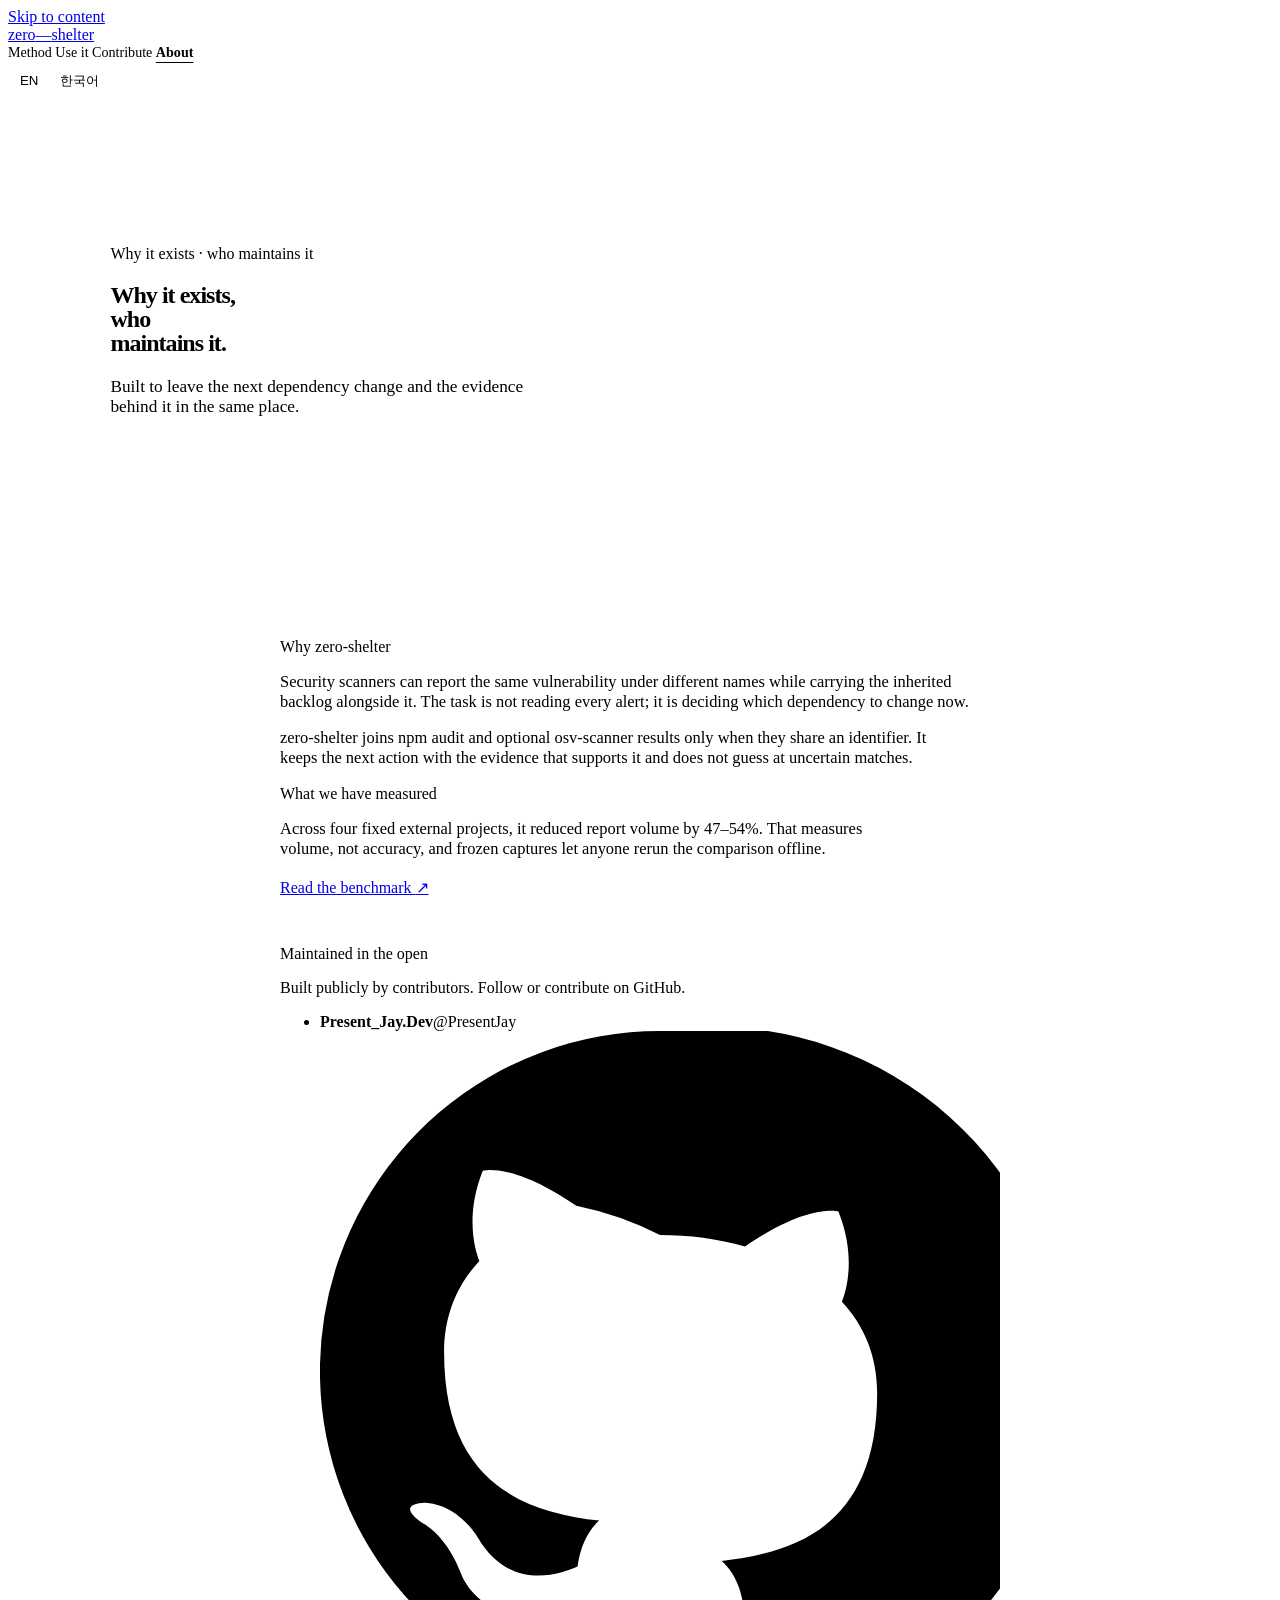
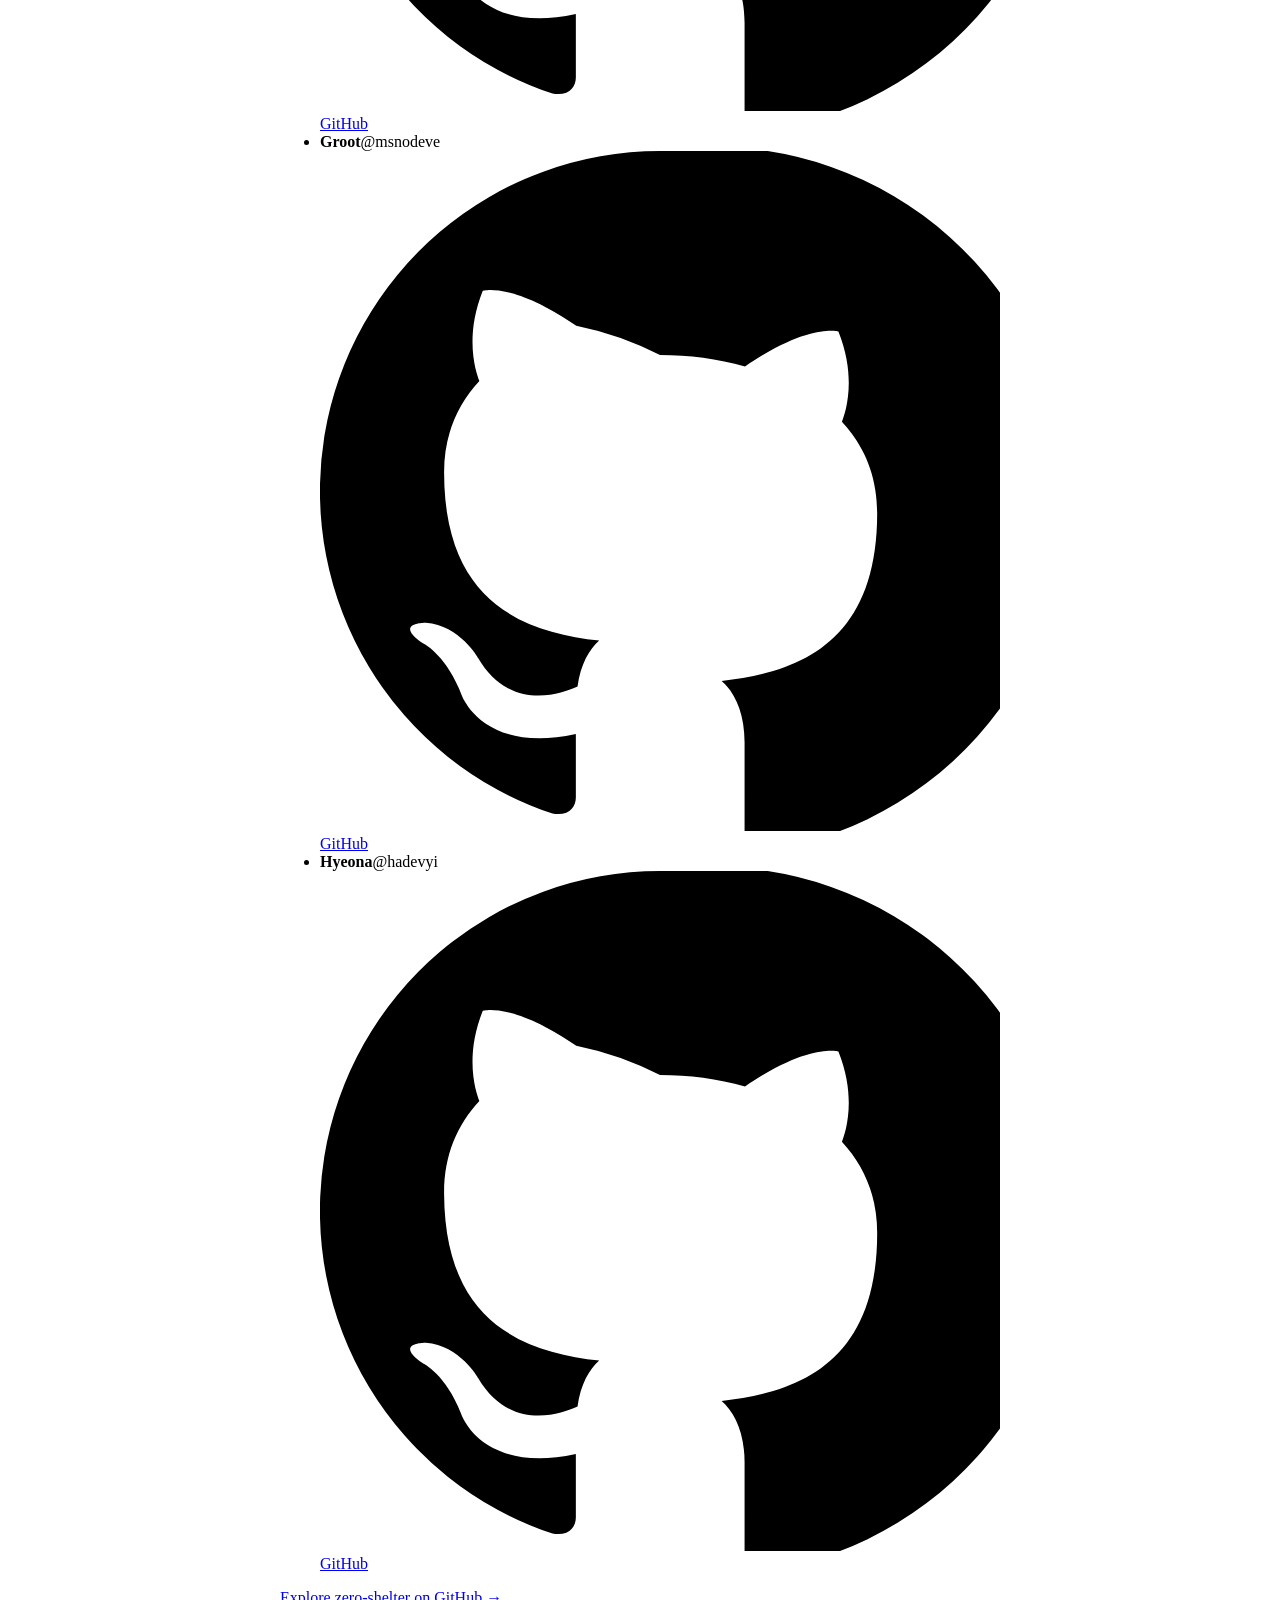
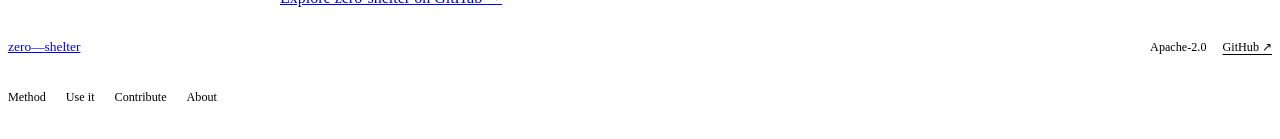
==== about/index.html @ f492cb86 "fix(about): widen explanatory copy Align About page prose with its section rules and refresh the sty" ====
<!doctype html>
<html lang="en">
  <head>
    <meta charset="utf-8">
    <meta name="viewport" content="width=device-width, initial-scale=1">
    <meta id="page-description" name="description" content="zero-shelter reconciles dependency security findings into a short, deterministic list of what to fix now.">
    <link rel="preconnect" href="https://cdn.jsdelivr.net">
    <link rel="stylesheet" href="https://cdn.jsdelivr.net/gh/orioncactus/pretendard@v1.3.9/dist/web/variable/pretendardvariable-dynamic-subset.min.css">
    <link rel="icon" href="../assets/zero-shelter-mark.png">
    <link rel="stylesheet" href="../styles.css">
    <link rel="stylesheet" href="../profile-register.css">
    <link rel="stylesheet" href="../pages.css?revision=about-proof-5">
    <title>zero-shelter — dependency security, down to the next action</title>
  </head>
  <body data-page="about">
    <a class="skip-link" href="#content" data-i18n="skip">Skip to content</a>
    <header class="site-header">
      <a class="wordmark" href="../" aria-label="zero-shelter home" data-i18n-aria="homeLabel"><img class="brand-mark" src="../assets/zero-shelter-mark.png" alt="">zero<span>—</span>shelter</a>
      <nav id="site-nav" aria-label="Primary navigation" data-i18n-aria="primaryNavigation">
        <a href="../how-it-works/" data-i18n="navMethod">Method</a>
        <a href="../use/" data-i18n="navUse">Use it</a>
        <a href="../contribute/" data-i18n="navContribute">Contribute</a>
        <a href="./" aria-current="page" data-i18n="navAbout">About</a>
      </nav>
      <div class="header-actions"><button class="menu-button" type="button" aria-expanded="false" aria-controls="site-nav" data-i18n="menu">Menu</button><div class="language-picker" role="group" aria-label="Language selector" data-i18n-aria="languageSelector"><button type="button" data-language="en" aria-pressed="true">EN</button><button type="button" data-language="ko" aria-pressed="false">한국어</button></div></div>
    </header>
    <main id="content">
      <section class="page-hero" aria-labelledby="page-title">
        <p class="overline" data-i18n="aboutOverline">Why it exists · who maintains it</p>
        <h1 id="page-title" data-i18n-html="aboutTitle">Why it exists,<br><em>who maintains it.</em></h1>
        <p data-i18n="aboutLead">Built to leave the next dependency change and the evidence behind it in the same place.</p>
      </section>
      <section class="about about-page">
        <div class="about-details">
          <article class="about-reason">
            <p class="about-label" data-i18n="aboutReasonLabel">Why zero-shelter</p>
            <p data-i18n="aboutReasonFirst">Security scanners can report the same vulnerability under different names while carrying the inherited backlog alongside it. The task is not reading every alert; it is deciding which dependency to change now.</p>
            <p data-i18n-html="aboutReasonSecond">zero-shelter joins <span class="nowrap">npm audit</span> and optional <span class="nowrap">osv-scanner</span> results only when they share an identifier. It keeps the next action with the evidence that supports it and does not guess at uncertain matches.</p>
          </article>
          <article class="about-evidence">
            <p class="about-label" data-i18n="aboutEvidenceLabel">What we have measured</p>
            <p data-i18n="aboutEvidenceText">Across four fixed external projects, it reduced report volume by 47–54%. That measures volume, not accuracy, and frozen captures let anyone rerun the comparison offline.</p>
            <a class="text-action" href="https://github.com/zero-shelter/zero-shelter/tree/main/bench" data-i18n-html="aboutEvidenceAction">Read the benchmark <span aria-hidden="true">↗</span></a>
          </article>
          <article class="about-maintainers">
            <p class="about-label" data-i18n="aboutMaintainersLabel">Maintained in the open</p>
            <p data-i18n="aboutMaintainersText">Built publicly by contributors. Follow or contribute on GitHub.</p>
            <ul class="maintainer-list" aria-label="zero-shelter contributors" data-i18n-aria="contributorsLabel">
              <li class="maintainer-entry"><img src="https://github.com/PresentJay.png?size=160" alt=""><span class="maintainer-meta"><strong>Present_Jay.Dev</strong><span>@PresentJay</span></span><a class="github-button" href="https://github.com/PresentJay" rel="noreferrer" aria-label="Present_Jay.Dev GitHub profile"><svg viewBox="0 0 16 16" aria-hidden="true"><path d="M8 0a8 8 0 0 0-2.53 15.59c.4.07.55-.17.55-.38v-1.49c-2.23.48-2.7-.95-2.7-.95-.36-.93-.89-1.18-.89-1.18-.73-.5.06-.49.06-.49.8.06 1.23.83 1.23.83.72 1.23 1.88.88 2.34.67.07-.52.28-.88.51-1.08-1.78-.2-3.65-.89-3.65-3.96 0-.88.31-1.59.83-2.15-.08-.2-.36-1.02.08-2.12 0 0 .68-.22 2.2.82A7.67 7.67 0 0 1 8 4.8c.68 0 1.36.09 2 .27 1.52-1.04 2.2-.82 2.2-.82.44 1.1.16 1.92.08 2.12.52.56.83 1.27.83 2.15 0 3.08-1.87 3.75-3.66 3.95.29.25.54.72.54 1.45v2.15c0 .21.14.46.55.38A8 8 0 0 0 8 0Z"/></svg><span class="sr-only" data-i18n="githubProfile">GitHub</span></a></li>
              <li class="maintainer-entry"><img src="https://github.com/msnodeve.png?size=160" alt=""><span class="maintainer-meta"><strong>Groot</strong><span>@msnodeve</span></span><a class="github-button" href="https://github.com/msnodeve" rel="noreferrer" aria-label="Groot GitHub profile"><svg viewBox="0 0 16 16" aria-hidden="true"><path d="M8 0a8 8 0 0 0-2.53 15.59c.4.07.55-.17.55-.38v-1.49c-2.23.48-2.7-.95-2.7-.95-.36-.93-.89-1.18-.89-1.18-.73-.5.06-.49.06-.49.8.06 1.23.83 1.23.83.72 1.23 1.88.88 2.34.67.07-.52.28-.88.51-1.08-1.78-.2-3.65-.89-3.65-3.96 0-.88.31-1.59.83-2.15-.08-.2-.36-1.02.08-2.12 0 0 .68-.22 2.2.82A7.67 7.67 0 0 1 8 4.8c.68 0 1.36.09 2 .27 1.52-1.04 2.2-.82 2.2-.82.44 1.1.16 1.92.08 2.12.52.56.83 1.27.83 2.15 0 3.08-1.87 3.75-3.66 3.95.29.25.54.72.54 1.45v2.15c0 .21.14.46.55.38A8 8 0 0 0 8 0Z"/></svg><span class="sr-only" data-i18n="githubProfile">GitHub</span></a></li>
              <li class="maintainer-entry"><img src="https://github.com/hadevyi.png?size=160" alt=""><span class="maintainer-meta"><strong>Hyeona</strong><span>@hadevyi</span></span><a class="github-button" href="https://github.com/hadevyi" rel="noreferrer" aria-label="Hyeona GitHub profile"><svg viewBox="0 0 16 16" aria-hidden="true"><path d="M8 0a8 8 0 0 0-2.53 15.59c.4.07.55-.17.55-.38v-1.49c-2.23.48-2.7-.95-2.7-.95-.36-.93-.89-1.18-.89-1.18-.73-.5.06-.49.06-.49.8.06 1.23.83 1.23.83.72 1.23 1.88.88 2.34.67.07-.52.28-.88.51-1.08-1.78-.2-3.65-.89-3.65-3.96 0-.88.31-1.59.83-2.15-.08-.2-.36-1.02.08-2.12 0 0 .68-.22 2.2.82A7.67 7.67 0 0 1 8 4.8c.68 0 1.36.09 2 .27 1.52-1.04 2.2-.82 2.2-.82.44 1.1.16 1.92.08 2.12.52.56.83 1.27.83 2.15 0 3.08-1.87 3.75-3.66 3.95.29.25.54.72.54 1.45v2.15c0 .21.14.46.55.38A8 8 0 0 0 8 0Z"/></svg><span class="sr-only" data-i18n="githubProfile">GitHub</span></a></li>
            </ul>
            <a class="text-action" href="https://github.com/zero-shelter" data-i18n-html="aboutGithub">Explore zero-shelter on GitHub <span aria-hidden="true">→</span></a>
          </article>
        </div>
      </section>
    </main>
    <footer class="site-footer"><a class="wordmark" href="../"><img class="brand-mark" src="../assets/zero-shelter-mark.png" alt="">zero<span>—</span>shelter</a><div class="footer-meta"><span>Apache-2.0</span><a href="https://github.com/zero-shelter">GitHub <span aria-hidden="true">↗</span></a></div><nav class="footer-nav" aria-label="Footer navigation" data-i18n-aria="footerNavigation"><a href="../how-it-works/" data-i18n="navMethod">Method</a><a href="../use/" data-i18n="navUse">Use it</a><a href="../contribute/" data-i18n="navContribute">Contribute</a><a href="../about/" data-i18n="navAbout">About</a></nav></footer>
    <div class="copy-feedback" role="status" aria-live="polite"></div>
    <script src="../script.js?revision=about-proof-3"></script>
  </body>
</html>
---- pages.css ----
:root {
  --serif: "Pretendard Variable", Pretendard, -apple-system, BlinkMacSystemFont, "Segoe UI", sans-serif;
  --sans: "Pretendard Variable", Pretendard, -apple-system, BlinkMacSystemFont, "Segoe UI", sans-serif;
}

html:not([lang="ko"]) h1,
html:not([lang="ko"]) h2 {
  font-weight: 650;
  letter-spacing: -.04em;
  line-height: 1.01;
}

html:not([lang="ko"]) h1 em,
html:not([lang="ko"]) h2 em {
  font-style: normal;
  font-weight: 800;
}

body[data-page] nav a[aria-current="page"] {
  color: var(--ink);
  text-decoration: underline;
  text-decoration-thickness: 1px;
  text-underline-offset: .38em;
}

.page-hero {
  max-width: 1440px;
  margin: 0 auto;
  padding: clamp(5rem, 10vw, 9rem) clamp(1.25rem, 8vw, 9rem) clamp(4rem, 8vw, 7rem);
  background: var(--paper);
}

.page-hero .overline {
  color: var(--signal);
}

.page-hero h1 {
  max-width: 11ch;
  margin-bottom: 1.35rem;
}

.page-hero > p:last-child {
  max-width: 48ch;
  margin-bottom: 0;
  font-size: 1.08rem;
}

.page-hero-dark {
  max-width: none;
  background: var(--ink);
  color: var(--paper);
}

.page-hero-dark .overline,
.page-hero-dark h1 em {
  color: var(--lime);
}

.page-hero-dark > p:last-child {
  color: var(--mist);
}

.home-map {
  display: grid;
  grid-template-columns: minmax(0, .72fr) minmax(0, 1.28fr);
  gap: clamp(3rem, 9vw, 10rem);
  max-width: 1440px;
  margin: 0 auto;
  padding: clamp(5rem, 9vw, 8rem) clamp(1.25rem, 8vw, 9rem);
  border-top: 1px solid var(--line);
}

.home-map h2 {
  margin-bottom: 1rem;
  font-size: clamp(2.45rem, 4vw, 4.5rem);
}

.home-map p {
  max-width: 30ch;
  margin-bottom: 1.65rem;
}

.home-method-link,
.page-next-action {
  display: inline-block;
  color: var(--ink);
  font-size: .92rem;
  font-weight: 700;
  text-decoration-thickness: 1px;
  text-underline-offset: .32em;
}

.home-flow {
  margin: 0;
  padding: 0;
  list-style: none;
  border-top: 1px solid var(--line);
}

.home-flow li {
  display: grid;
  grid-template-columns: 3rem minmax(0, 1fr);
  gap: .2rem 1rem;
  padding: 1.28rem 0 1.45rem;
  border-bottom: 1px solid var(--line);
}

.home-flow span {
  grid-row: 1 / span 2;
  color: var(--moss);
  font-family: var(--mono);
  font-size: .72rem;
}

.home-flow strong {
  font-family: var(--serif);
  font-size: clamp(1.45rem, 2.1vw, 2rem);
  font-weight: 400;
  letter-spacing: -.03em;
}

html[lang="ko"] .home-flow strong {
  font-family: var(--sans);
  font-weight: 700;
}

.home-flow p {
  max-width: 40ch;
  margin: 0;
  color: var(--moss);
  font-size: .9rem;
}

.start-section {
  display: grid;
  grid-template-columns: minmax(0, .72fr) minmax(0, 1.28fr);
  gap: clamp(3rem, 9vw, 10rem);
  padding: clamp(5rem, 9vw, 8rem) clamp(1.25rem, 8vw, 9rem);
  background: var(--forest);
  color: var(--paper);
}

.start-intro .overline {
  color: var(--lime);
}

.start-intro h2 {
  max-width: 9ch;
  margin-bottom: 1.2rem;
  font-size: clamp(2.45rem, 4vw, 4.5rem);
}

.start-intro > p:last-child {
  max-width: 34ch;
  margin-bottom: 0;
  color: var(--mist);
}

.start-links {
  border-top: 1px solid rgba(231, 235, 227, .28);
}

.start-links a {
  display: grid;
  grid-template-columns: 4.5rem minmax(0, 1fr) auto;
  grid-template-rows: auto auto;
  align-items: center;
  gap: .1rem 1.25rem;
  padding: 1.5rem 0;
  border-bottom: 1px solid rgba(231, 235, 227, .22);
  color: var(--paper);
  text-decoration: none;
}

.start-logo-frame {
  grid-column: 1;
  grid-row: 1 / span 2;
  display: grid;
  width: 4.5rem;
  height: 3.5rem;
  place-items: center start;
}

.start-logo {
  display: block;
  flex: none;
  overflow: visible;
}

.start-logo-github {
  width: 2.25rem;
  height: 2.25rem;
}

.start-logo-npm {
  width: 4rem;
  height: 1.282rem;
}

.start-logo-github path {
  fill: var(--paper);
}

.start-logo-npm path {
  fill: #C12127;
}

.start-links a:hover strong,
.start-links a:focus-visible strong {
  color: var(--lime);
}

.start-links strong {
  grid-column: 2;
  grid-row: 1;
  font-family: var(--serif);
  font-size: clamp(1.65rem, 2.5vw, 2.35rem);
  font-weight: 400;
  letter-spacing: -.03em;
}

html[lang="ko"] .start-links strong {
  font-family: var(--sans);
  font-weight: 700;
}

.start-links > a > span:not(.start-logo-frame) {
  grid-column: 2;
  grid-row: 2;
  max-width: 25ch;
  color: var(--mist);
  font-size: .9rem;
}

.start-links i {
  grid-column: 3;
  grid-row: 1 / span 2;
  color: var(--lime);
  font-style: normal;
}

.page-method {
  padding-top: clamp(3.5rem, 7vw, 6rem);
}

.page-method .method-flow {
  grid-template-columns: repeat(2, minmax(0, 1fr));
}

.page-method .method-flow article:nth-child(2) {
  border-right: 0;
}

.page-method .method-flow article:nth-child(n + 3) {
  padding-top: 1.5rem;
  border-top: 1px solid var(--line);
}

.page-method .method-flow p {
  max-width: 40ch;
}

.hero-summary,
.page-hero > p:last-child,
.home-map p,
.home-flow p,
.start-intro > p:last-child,
.method-flow p,
.use-item p:not(.use-index),
.about-reason > p:last-child,
.about-maintainers > p:not(.about-label) {
  text-wrap: pretty;
}

.page-use {
  padding-top: clamp(3.5rem, 7vw, 6rem);
}

.method .page-next-action,
.use .page-next-action {
  margin-top: clamp(2.5rem, 5vw, 4rem);
}

.page-next-action-inverse {
  color: var(--paper);
}

.about-page {
  display: block;
  max-width: none;
  padding-top: clamp(4rem, 8vw, 7rem);
}

.about-page .about-details {
  max-width: 720px;
  margin: 0 auto;
}

.about-page .about-details article + article {
  padding-bottom: 2rem;
}

.about-page .about-details article:last-child {
  padding-bottom: 0;
}

.about-page .about-reason > p:not(.about-label),
.about-page .about-evidence > p:not(.about-label) {
  max-width: none;
  font-size: 1.03rem;
  text-wrap: balance;
}

.about-page .about-reason > p + p {
  margin-top: 1rem;
}

.about-page .nowrap {
  white-space: nowrap;
}

.about-page .about-evidence .text-action {
  display: inline-block;
  margin-top: .15rem;
}

@media (max-width: 600px) {
  .about-page .about-reason > p:not(.about-label),
  .about-page .about-evidence > p:not(.about-label) {
    text-wrap: pretty;
  }
}

.contribute-hero h1 {
  max-width: 12ch;
}

.contribute-routes {
  display: grid;
  grid-template-columns: minmax(15rem, .75fr) minmax(0, 1.25fr);
  gap: clamp(3rem, 9vw, 10rem);
  padding: clamp(4.5rem, 9vw, 8rem) clamp(1.25rem, 8vw, 9rem);
  border-top: 1px solid var(--line);
  background: var(--paper-deep);
}

.contribute-intro h2 {
  margin-bottom: 1rem;
  font-size: clamp(2.45rem, 4vw, 4.5rem);
}

.route-register {
  border-top: 1px solid var(--line);
}

.route-entry {
  display: grid;
  grid-template-columns: minmax(7rem, .42fr) minmax(0, 1fr) auto;
  gap: 1rem 1.5rem;
  align-items: start;
  padding: 1.45rem 0 1.6rem;
  border-bottom: 1px solid var(--line);
}

.route-label {
  margin: .25rem 0 0;
  color: var(--moss);
  font-family: var(--mono);
  font-size: .7rem;
  font-weight: 700;
  letter-spacing: .07em;
  text-transform: uppercase;
}

.route-copy h3 {
  margin-bottom: .55rem;
  font-family: var(--serif);
  font-size: clamp(1.5rem, 2.2vw, 2rem);
  font-weight: 400;
  letter-spacing: -.035em;
  line-height: 1.05;
}

html[lang="ko"] .route-copy h3 {
  font-family: var(--sans);
  font-weight: 700;
}

.route-copy p {
  max-width: 38ch;
  margin-bottom: 0;
  color: var(--moss);
  font-size: .9rem;
  text-wrap: pretty;
}

.route-action {
  align-self: center;
  max-width: 18ch;
  color: var(--ink);
  font-size: .82rem;
  font-weight: 700;
  line-height: 1.35;
  text-align: right;
  text-decoration-thickness: 1px;
  text-underline-offset: .32em;
}

footer.site-footer {
  display: grid;
  grid-template-columns: 1fr auto;
  gap: 1.25rem 2rem;
  padding-top: 2rem;
  padding-bottom: 1.6rem;
}

.footer-meta {
  display: flex;
  align-items: center;
  gap: 1rem;
  justify-self: end;
  color: var(--moss);
  font-family: var(--mono);
  font-size: .68rem;
}

.footer-meta a {
  color: var(--ink);
  text-decoration-thickness: 1px;
  text-underline-offset: .28em;
}

.footer-nav {
  display: flex;
  grid-column: 1 / -1;
  gap: 1.25rem;
  padding-top: .95rem;
  border-top: 1px solid var(--line);
  font-family: var(--mono);
  font-size: .68rem;
}

.footer-nav a {
  color: var(--moss);
  text-decoration: none;
}

.footer-nav a:hover,
.footer-nav a:focus-visible {
  color: var(--ink);
  text-decoration: underline;
  text-underline-offset: .28em;
}

html {
  scroll-padding-top: 5.75rem;
}

.site-header {
  position: sticky;
  top: 0;
  z-index: 10;
  width: 100%;
  max-width: none;
  background: var(--paper);
}

.site-header nav {
  font-size: .88rem;
}

.site-header nav a,
.site-header nav a[aria-current="page"] {
  text-decoration: none;
}

.site-header nav a {
  color: var(--moss);
}

.site-header nav a:hover {
  color: var(--ink);
}

.site-header nav a[aria-current="page"] {
  color: var(--ink);
  font-weight: 700;
}

.header-actions {
  font-size: .82rem;
}

.language-picker {
  display: inline-grid;
  grid-template-columns: auto auto;
  gap: 2px;
  align-items: center;
  padding: 2px;
  border: 1px solid var(--line);
  border-radius: 999px;
  background: transparent;
  color: var(--moss);
  font-family: var(--mono);
  font-size: .68rem;
  font-weight: 700;
  letter-spacing: .035em;
  line-height: 1;
}

.language-picker button {
  min-height: 2.25rem;
  padding: .45rem .62rem;
  border: 0;
  border-radius: 999px;
  background: transparent;
  color: inherit;
  line-height: 1;
  white-space: nowrap;
  transition: background-color .16s ease, color .16s ease;
}

.language-picker button:hover {
  background: rgba(28, 37, 32, .08);
  color: var(--ink);
}

.language-picker button[aria-pressed="true"] {
  background: var(--ink);
  color: var(--paper);
}

.language-picker button[aria-pressed="true"]:hover {
  background: var(--forest);
}

.menu-button {
  display: none;
  min-height: 2.3rem;
  padding: .35rem .1rem;
  border: 0;
  background: transparent;
  color: var(--ink);
  font-family: var(--mono);
  font-size: .78rem;
  font-weight: 700;
  letter-spacing: .04em;
  text-decoration: underline;
  text-decoration-thickness: 1px;
  text-underline-offset: .32em;
}

footer.site-footer {
  font-size: .84rem;
}

.footer-meta,
.footer-nav {
  font-size: .76rem;
}

@media (max-width: 850px) {
  .site-header .menu-button {
    display: inline-flex;
    align-items: center;
  }

  .site-header nav.is-open {
    position: absolute;
    top: calc(100% + 1px);
    right: clamp(1.25rem, 3vw, 3.75rem);
    left: clamp(1.25rem, 3vw, 3.75rem);
    z-index: 5;
    display: grid;
    gap: 0;
    padding: .45rem 0;
    border-top: 1px solid var(--line);
    border-bottom: 1px solid var(--line);
    background: var(--paper);
  }

  .site-header nav.is-open a {
    padding: .8rem 0;
    border-bottom: 1px solid var(--line);
  }

  .site-header nav.is-open a:last-child {
    border-bottom: 0;
  }

  .home-map {
    grid-template-columns: 1fr;
    gap: 2.5rem;
  }

  .start-section {
    grid-template-columns: 1fr;
    gap: 2.5rem;
  }

  .contribute-routes {
    grid-template-columns: 1fr;
    gap: 2.5rem;
  }

}

@media (max-width: 540px) {
  .page-hero {
    padding-top: 4.5rem;
  }

  .page-method .method-flow {
    grid-template-columns: 1fr;
  }

  .page-method .method-flow article:nth-child(2) {
    border-right: 0;
  }

  .start-links a {
    grid-template-columns: 3.75rem minmax(0, 1fr) auto;
    gap: .35rem 1rem;
  }

  .start-logo-frame {
    width: 3.75rem;
  }

  .start-logo-npm {
    width: 3.35rem;
    height: 1.074rem;
  }

  .start-links > a > span:not(.start-logo-frame) {
    grid-column: 2;
    grid-row: 2;
  }

  .start-links i {
    grid-column: 3;
    grid-row: 1 / span 2;
  }

  .route-entry {
    grid-template-columns: 1fr;
    gap: .45rem;
  }

  .route-label {
    margin-top: 0;
  }

  .route-action {
    max-width: none;
    margin-top: .3rem;
    text-align: left;
  }

  footer.site-footer {
    grid-template-columns: 1fr;
    gap: 1rem;
  }

  .footer-meta {
    justify-self: start;
  }

  .footer-nav {
    gap: 1rem;
  }
}
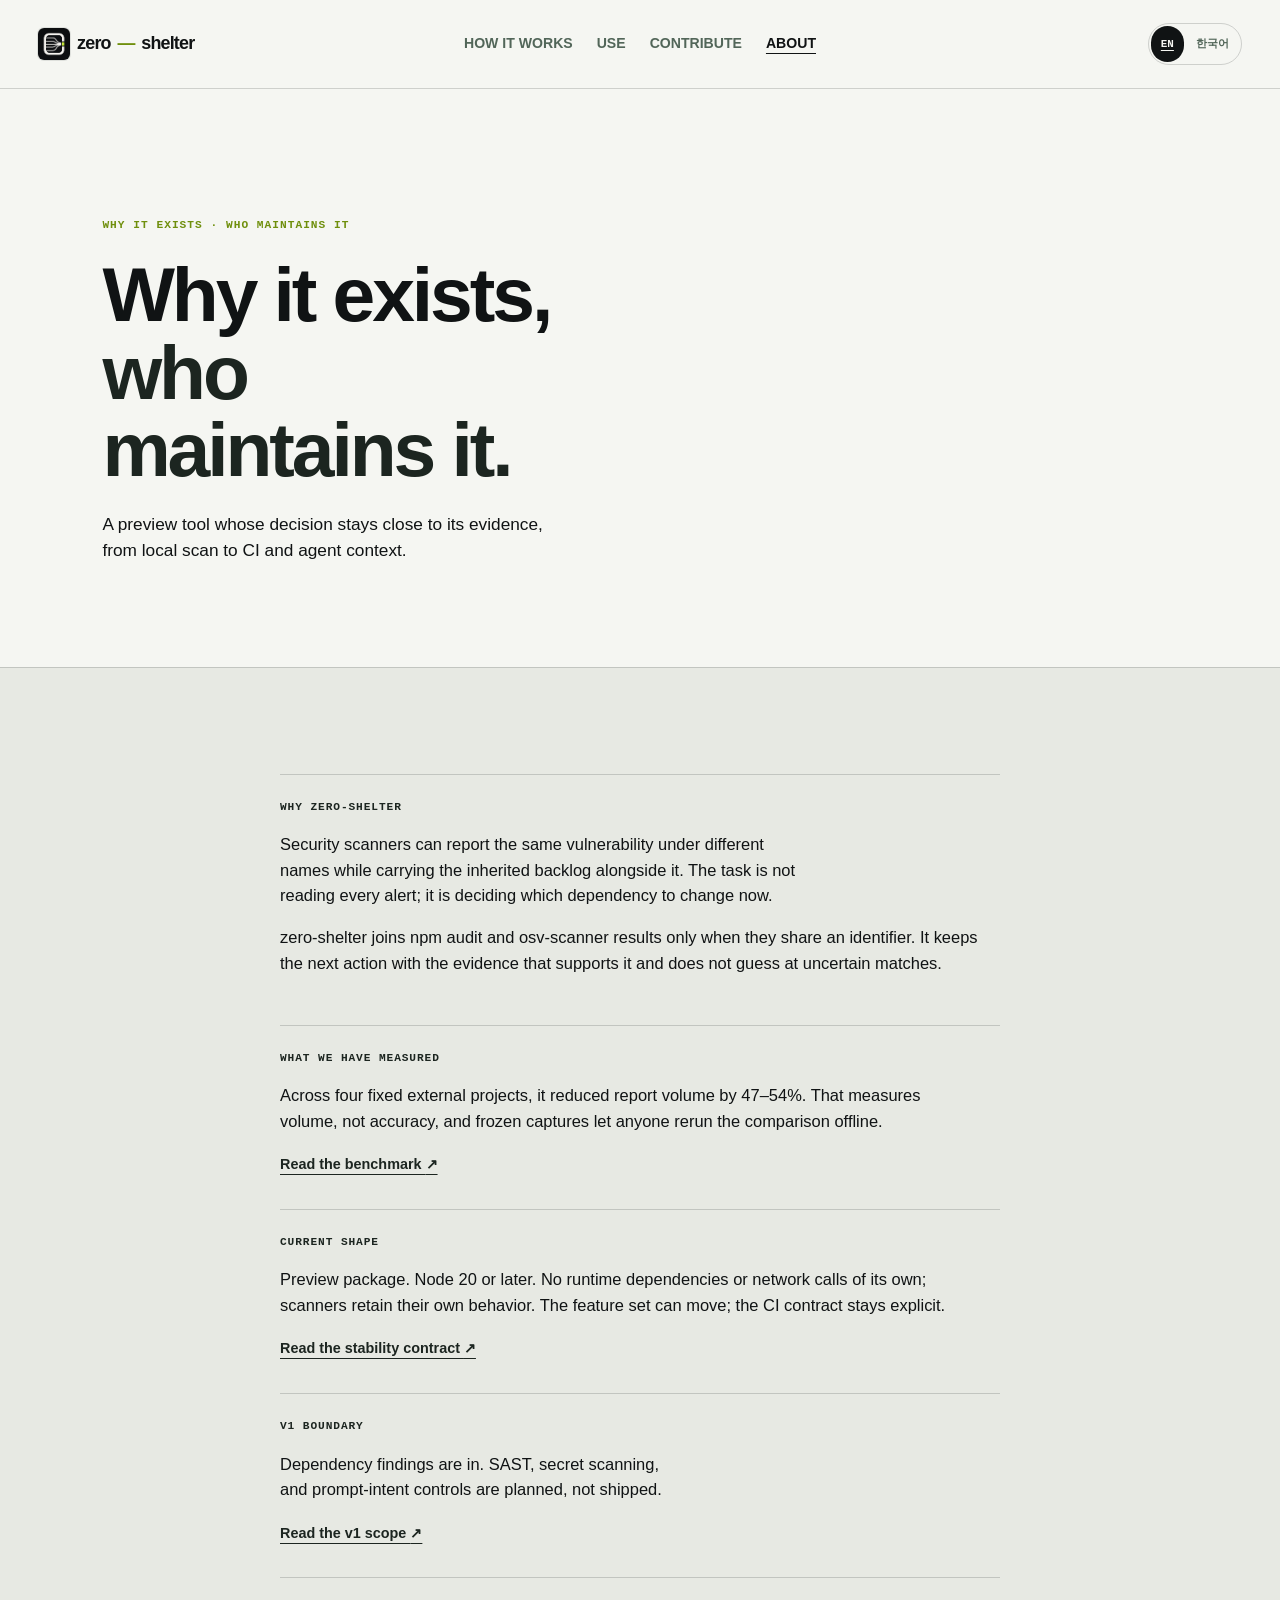
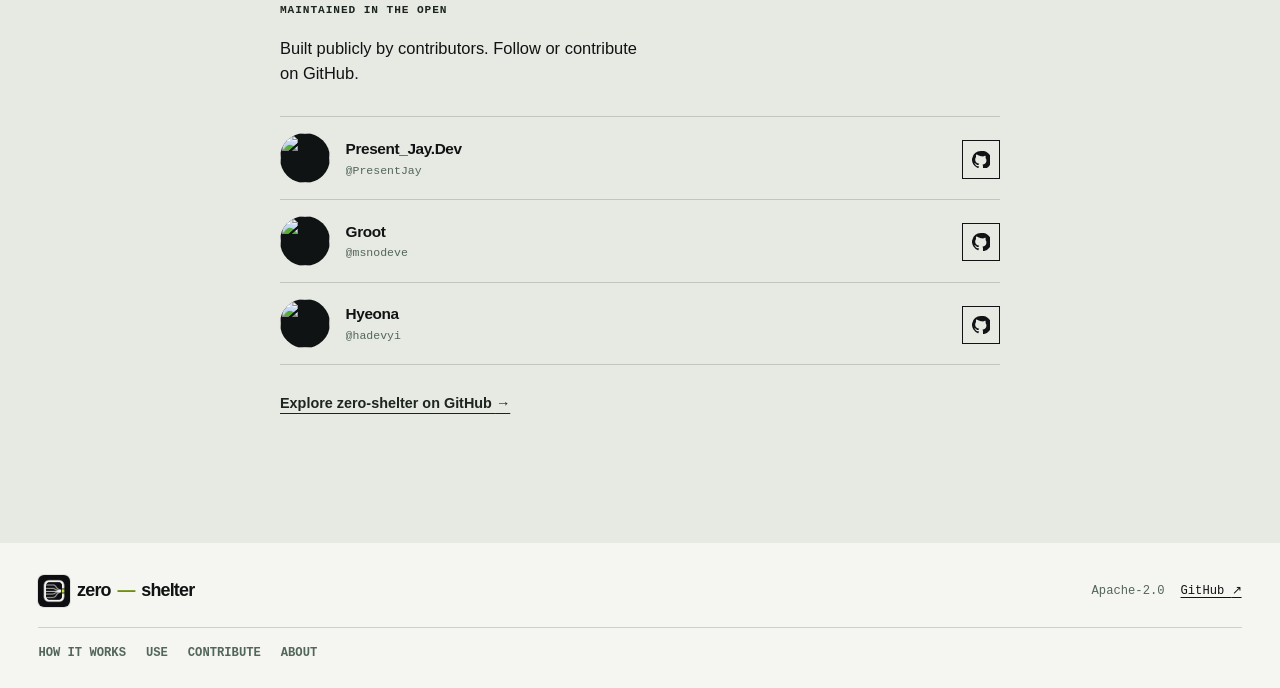
==== commit 903bef67: "feat(content): sync site with current CLI workflows" ====
--- a/about/index.html
+++ b/about/index.html
@@ -9,7 +9,7 @@
     <link rel="icon" href="../assets/zero-shelter-mark.png">
     <link rel="stylesheet" href="../styles.css">
     <link rel="stylesheet" href="../profile-register.css">
-    <link rel="stylesheet" href="../pages.css?revision=about-proof-5">
+    <link rel="stylesheet" href="../pages.css?revision=cli-workflows">
     <title>zero-shelter — dependency security, down to the next action</title>
   </head>
   <body data-page="about">
@@ -28,19 +28,29 @@
       <section class="page-hero" aria-labelledby="page-title">
         <p class="overline" data-i18n="aboutOverline">Why it exists · who maintains it</p>
         <h1 id="page-title" data-i18n-html="aboutTitle">Why it exists,<br><em>who maintains it.</em></h1>
-        <p data-i18n="aboutLead">Built to leave the next dependency change and the evidence behind it in the same place.</p>
+        <p data-i18n="aboutLead">A preview tool whose decision stays close to its evidence, from local scan to CI and agent context.</p>
       </section>
       <section class="about about-page">
         <div class="about-details">
           <article class="about-reason">
             <p class="about-label" data-i18n="aboutReasonLabel">Why zero-shelter</p>
             <p data-i18n="aboutReasonFirst">Security scanners can report the same vulnerability under different names while carrying the inherited backlog alongside it. The task is not reading every alert; it is deciding which dependency to change now.</p>
-            <p data-i18n-html="aboutReasonSecond">zero-shelter joins <span class="nowrap">npm audit</span> and optional <span class="nowrap">osv-scanner</span> results only when they share an identifier. It keeps the next action with the evidence that supports it and does not guess at uncertain matches.</p>
+            <p data-i18n-html="aboutReasonSecond">zero-shelter joins <span class="nowrap">npm audit</span> and <span class="nowrap">osv-scanner</span> results only when they share an identifier. It keeps the next action with the evidence that supports it and does not guess at uncertain matches.</p>
           </article>
           <article class="about-evidence">
             <p class="about-label" data-i18n="aboutEvidenceLabel">What we have measured</p>
             <p data-i18n="aboutEvidenceText">Across four fixed external projects, it reduced report volume by 47–54%. That measures volume, not accuracy, and frozen captures let anyone rerun the comparison offline.</p>
             <a class="text-action" href="https://github.com/zero-shelter/zero-shelter/tree/main/bench" data-i18n-html="aboutEvidenceAction">Read the benchmark <span aria-hidden="true">↗</span></a>
+          </article>
+          <article class="about-status">
+            <p class="about-label" data-i18n="aboutStatusLabel">Current shape</p>
+            <p data-i18n="aboutStatusText">Preview package. Node 20 or later. No runtime dependencies or network calls of its own; scanners retain their own behavior. The feature set can move; the CI contract stays explicit.</p>
+            <a class="text-action" href="https://github.com/zero-shelter/zero-shelter/blob/main/docs/STABILITY.md" data-i18n-html="aboutStatusAction">Read the stability contract <span aria-hidden="true">↗</span></a>
+          </article>
+          <article class="about-boundary">
+            <p class="about-label" data-i18n="aboutBoundaryLabel">v1 boundary</p>
+            <p data-i18n="aboutBoundaryText">Dependency findings are in. SAST, secret scanning, and prompt-intent controls are planned, not shipped.</p>
+            <a class="text-action" href="https://github.com/zero-shelter/zero-shelter/blob/main/docs/v1-scope.md" data-i18n-html="aboutBoundaryAction">Read the v1 scope <span aria-hidden="true">↗</span></a>
           </article>
           <article class="about-maintainers">
             <p class="about-label" data-i18n="aboutMaintainersLabel">Maintained in the open</p>
@@ -57,6 +67,6 @@
     </main>
     <footer class="site-footer"><a class="wordmark" href="../"><img class="brand-mark" src="../assets/zero-shelter-mark.png" alt="">zero<span>—</span>shelter</a><div class="footer-meta"><span>Apache-2.0</span><a href="https://github.com/zero-shelter">GitHub <span aria-hidden="true">↗</span></a></div><nav class="footer-nav" aria-label="Footer navigation" data-i18n-aria="footerNavigation"><a href="../how-it-works/" data-i18n="navMethod">Method</a><a href="../use/" data-i18n="navUse">Use it</a><a href="../contribute/" data-i18n="navContribute">Contribute</a><a href="../about/" data-i18n="navAbout">About</a></nav></footer>
     <div class="copy-feedback" role="status" aria-live="polite"></div>
-    <script src="../script.js?revision=about-proof-3"></script>
+    <script src="../script.js?revision=cli-workflows"></script>
   </body>
 </html>
--- a/styles.css
+++ b/styles.css
@@ -0,0 +1,14 @@
+:root { --paper:#f5f6f2; --paper-deep:#e7e9e3; --ink:#101314; --forest:#1c2520; --moss:#526659; --signal:#6f8f0d; --lime:#c8f33a; --terminal:#161b1c; --mist:#e7ebe3; --line:rgba(16,19,20,.17); --serif:"Pretendard Variable", Pretendard, -apple-system, BlinkMacSystemFont, "Segoe UI", sans-serif; --sans:"Pretendard Variable", Pretendard, -apple-system, BlinkMacSystemFont, "Segoe UI", sans-serif; --mono:SFMono-Regular, Consolas, Liberation Mono, monospace; }
+html[lang="ko"] { --serif:"Pretendard Variable", Pretendard, "Apple SD Gothic Neo", "Noto Sans KR", "Malgun Gothic", sans-serif; --sans:"Pretendard Variable", Pretendard, "Apple SD Gothic Neo", "Noto Sans KR", "Malgun Gothic", sans-serif; }
+*{box-sizing:border-box} html{scroll-behavior:smooth} body{margin:0;background:var(--paper);color:var(--ink);font-family:var(--sans);font-size:16px;line-height:1.55} button,a{font:inherit}a{color:inherit}button{cursor:pointer}::selection{background:var(--forest);color:var(--paper)}:focus-visible{outline:3px solid var(--signal);outline-offset:4px}.skip-link{position:fixed;top:.8rem;left:.8rem;z-index:9;padding:.6rem .8rem;background:var(--ink);color:var(--paper);transform:translateY(-150%)}.skip-link:focus{transform:translateY(0)}
+.site-header{display:grid;grid-template-columns:1fr auto 1fr;align-items:center;gap:2rem;max-width:1440px;margin:auto;padding:1.45rem clamp(1.25rem,3vw,3.75rem);border-bottom:1px solid var(--line)}.wordmark{display:inline-flex;align-items:center;gap:.42rem;text-decoration:none;font-weight:700;letter-spacing:-.045em;font-size:1.12rem;white-space:nowrap}.brand-mark{width:2rem;height:2rem;border-radius:.38rem;object-fit:cover;box-shadow:0 0 0 1px rgba(23,36,31,.1)}.wordmark span{color:var(--signal)}nav{display:flex;gap:1.5rem;font-size:.8rem;font-weight:600}nav a,.github-link,footer>a:not(.wordmark){text-decoration-thickness:1px;text-underline-offset:.25em}.header-actions{justify-self:end;display:flex;align-items:center;gap:1.25rem;font-size:.78rem;font-weight:600}.language-picker{display:flex;gap:.38rem;align-items:center;font-size:.72rem;color:rgba(23,36,31,.48)}.language-picker button{padding:0;border:0;color:inherit;background:none}.language-picker button[aria-pressed=true]{color:var(--ink);text-decoration:underline;text-underline-offset:.3em}.github-link{text-decoration:none}
+html[lang="ko"] body{word-break:keep-all}html[lang="ko"] h1,html[lang="ko"] h2{font-weight:700;letter-spacing:-.04em;line-height:1.03}html[lang="ko"] h1 em,html[lang="ko"] h2 em{font-style:normal;font-weight:800}
+.hero{display:grid;grid-template-columns:minmax(0,1.06fr) minmax(360px,.94fr);max-width:none;min-height:690px;margin:auto;padding:clamp(4.5rem,9vw,9rem) clamp(1.25rem,8vw,9rem) 6rem;gap:clamp(3rem,8vw,10rem);align-items:center;background:var(--ink);color:var(--paper)}.overline{margin:0 0 1.35rem;color:var(--forest);font-family:var(--mono);font-size:.7rem;font-weight:700;letter-spacing:.09em;text-transform:uppercase}h1,h2,h3,p{margin-top:0}h1,h2{font-family:var(--serif);font-weight:650;letter-spacing:-.04em;line-height:1.01}h1{max-width:9.5ch;margin-bottom:1.65rem;font-size:clamp(3.6rem,6vw,6.4rem)}h1 em,h2 em{color:var(--forest);font-style:normal;font-weight:800}.hero .overline{color:var(--lime)}.hero h1 em{color:var(--lime)}.hero-summary{max-width:43ch;margin-bottom:2rem;color:#d9ded7;font-size:1.08rem}.hero-actions,.closing-actions{display:flex;flex-wrap:wrap;align-items:center;gap:1.25rem}.command-button{display:inline-flex;min-height:48px;align-items:center;gap:.8rem;padding:.75rem .8rem .75rem 1rem;border:1px solid var(--ink);border-radius:2px;background:var(--ink);color:var(--paper);box-shadow:5px 5px 0 var(--moss);transition:transform .18s ease,box-shadow .18s ease}.command-button:hover{transform:translate(2px,2px);box-shadow:3px 3px 0 var(--moss)}.hero .command-button{border-color:var(--paper);background:var(--paper);color:var(--ink);box-shadow:5px 5px 0 var(--lime)}.command-button code{font-family:var(--mono);font-size:.75rem}.command-copy{padding-left:.75rem;border-left:1px solid rgba(243,241,235,.4);font-size:.7rem;font-weight:700;text-transform:uppercase;letter-spacing:.06em}.hero .command-copy{border-color:rgba(16,19,20,.25)}.text-action{color:var(--forest);font-size:.9rem;font-weight:700;text-decoration-thickness:1px;text-underline-offset:.35em}.hero .text-action{color:var(--paper)}.product-facts{display:flex;flex-wrap:wrap;gap:.6rem 1.2rem;margin:2.75rem 0 0;padding:0;list-style:none;font-family:var(--mono);font-size:.69rem}.product-facts li:before{content:"●";margin-right:.4rem;color:var(--moss);font-size:.55em;vertical-align:.15em}.hero .product-facts{color:#d9ded7}.hero .product-facts li:before{color:var(--lime)}
+.judgement-sheet{position:relative;margin:0;padding:0;overflow:hidden;background:var(--terminal);color:var(--mist);box-shadow:12px 12px 0 rgba(200,243,58,.76);outline:1px solid rgba(200,243,58,.38)}.judgement-sheet:before{content:"";position:absolute;top:-34%;right:-18%;width:61%;aspect-ratio:1;border:1px solid rgba(200,243,58,.2);border-radius:50%}.judgement-sheet figcaption{position:relative;z-index:1;padding:.95rem 1.3rem .65rem;color:rgba(231,235,227,.78);font-family:var(--mono);font-size:.72rem;letter-spacing:.06em;text-transform:uppercase}.terminal-titlebar{position:absolute;top:1.02rem;right:1.25rem;display:flex;gap:.3rem}.terminal-titlebar span{width:.5rem;height:.5rem;border:1px solid rgba(231,235,227,.5);border-radius:50%}.terminal-body{position:relative;padding:1.8rem clamp(1.3rem,4vw,2.5rem) 2.3rem;font-family:var(--mono);font-size:clamp(.78rem,1.1vw,.9rem)}.terminal-command{margin-bottom:2.9rem;color:#f5f6f2}.terminal-command span{color:var(--lime)}.terminal-label{margin-bottom:.8rem;color:#f5f6f2;font-family:var(--serif);font-size:1.85em;letter-spacing:-.035em}.finding-list{margin:0;padding:0;list-style:none;border-top:1px solid rgba(231,235,227,.25)}.finding-list li{display:grid;grid-template-columns:6.2em 1fr auto;gap:.8rem;align-items:center;padding:.75rem 0;border-bottom:1px solid rgba(231,235,227,.15)}.severity{font-size:.8em;font-weight:700}.severity.critical{color:#f5a68d}.severity.high{color:#d8ed7e}.finding-score{color:var(--lime)}.terminal-remedy{display:flex;gap:.65rem;margin:1.5rem 0;padding:.85rem .9rem;background:rgba(231,235,227,.08);color:#f5f6f2}.remedy-arrow{color:var(--lime)}.terminal-remedy small{display:block;margin-top:.25rem;color:rgba(231,235,227,.7);font-size:.8em}.terminal-summary{margin:0;color:rgba(231,235,227,.68);font-size:.9em}.terminal-summary strong{color:#f5f6f2}.terminal-summary i{padding:0 .3rem;color:var(--lime);font-style:normal}.terminal-summary b{display:block;margin-top:.25rem;color:var(--lime);font-weight:500}.terminal-evidence{margin:1.3rem 0 0;color:#e7ebe3;font-size:.82em}.terminal-evidence code{color:#f5f6f2}
+.statement{max-width:1150px;margin:0 auto;padding:clamp(5.5rem,10vw,9rem) clamp(1.25rem,6vw,5rem);text-align:center}.statement>p:first-child{margin-bottom:.7rem;color:var(--signal);font-family:var(--serif);font-size:clamp(1.45rem,2.5vw,2.25rem);font-style:italic}.statement h2{max-width:17ch;margin:0 auto;font-size:clamp(2.8rem,5vw,5.25rem)}
+.method{padding:clamp(5rem,9vw,8.5rem) clamp(1.25rem,7vw,8rem);background:var(--paper-deep);border-top:1px solid var(--line);border-bottom:1px solid var(--line)}.section-heading{max-width:1440px;margin:0 auto clamp(3.5rem,7vw,7rem)}.section-heading h2,.evidence h2,.scope h2,.closing h2{margin-bottom:0;font-size:clamp(2.8rem,5vw,5.5rem)}.method-flow{display:grid;grid-template-columns:repeat(4,1fr);max-width:1440px;margin:auto;border-top:1px solid var(--line)}.method-flow article{min-height:210px;padding:1.25rem 1.5rem 1.3rem 0;border-right:1px solid var(--line)}.method-flow article+article{padding-left:1.5rem}.method-flow article:last-child{border-right:0}.step-mark,.use-index{display:block;margin-bottom:2.6rem;color:var(--moss);font-family:var(--mono);font-size:.7rem}.method-flow h3,.use-item h3,.evidence-list h3{margin-bottom:.65rem;font-family:var(--serif);font-size:1.75rem;font-weight:400;letter-spacing:-.04em;line-height:1}.method-flow p{max-width:23ch;margin-bottom:0;font-size:.86rem}
+.evidence{display:grid;grid-template-columns:.9fr 1.1fr;gap:clamp(3.5rem,10vw,11rem);max-width:1440px;margin:auto;padding:clamp(5rem,11vw,10rem) clamp(1.25rem,7vw,8rem)}.evidence-intro>p:last-child{max-width:42ch;margin:1.75rem 0 0}.evidence-list{border-top:1px solid var(--line)}.evidence-list article{display:grid;grid-template-columns:3.2rem 1fr;gap:1rem;padding:1.55rem 0;border-bottom:1px solid var(--line)}.evidence-number{color:var(--signal);font-family:var(--mono);font-size:.76rem;font-weight:700}.evidence-list h3{font-size:1.45rem}.evidence-list p{max-width:34ch;margin:0;font-size:.9rem}.evidence-list code{padding:.1em .25em;background:rgba(30,75,60,.1);font-family:var(--mono);font-size:.85em}
+.use{padding:clamp(5rem,9vw,8.5rem) clamp(1.25rem,7vw,8rem);background:var(--forest);color:#f0efe8}.use .overline{color:#b8cdaa}.use-grid{display:grid;grid-template-columns:repeat(3,1fr);max-width:1440px;margin:auto;border-top:1px solid rgba(240,239,232,.26)}.use-item{min-height:240px;padding:1.5rem;border-right:1px solid rgba(240,239,232,.26)}.use-item:first-child{padding-left:0}.use-item:last-child{border:0}.use-index{color:#b8cdaa}.use-item h3{color:#fff}.use-item p:not(.use-index){max-width:27ch;font-size:.9rem}.use-item code{display:inline-block;margin-top:1.45rem;padding:.45rem .5rem;background:rgba(240,239,232,.1);color:#dfe8d9;font-family:var(--mono);font-size:.7rem}
+.scope{display:grid;grid-template-columns:1fr 1fr;gap:clamp(3rem,13vw,13rem);max-width:1440px;margin:auto;padding:clamp(5rem,10vw,9rem) clamp(1.25rem,7vw,8rem)}.scope-copy{max-width:47ch;padding-top:.7rem}.scope-copy p{font-size:1.05rem}.scope-copy p+p{margin-top:1.4rem;padding-top:1.4rem;border-top:1px solid var(--line);color:var(--forest)}.closing{padding:clamp(5rem,10vw,9rem) clamp(1.25rem,7vw,8rem);background:var(--ink);color:var(--paper);text-align:center}.closing .overline{color:#b8cdaa}.closing h2{margin-bottom:2rem}.closing-actions{justify-content:center}.command-button.inverse{background:var(--paper);border-color:var(--paper);color:var(--ink);box-shadow:5px 5px 0 var(--signal)}.command-button.inverse .command-copy{border-color:rgba(23,36,31,.32)}.inverse-link{color:var(--paper)}footer{display:flex;justify-content:space-between;align-items:center;gap:2rem;max-width:1440px;margin:auto;padding:1.8rem clamp(1.25rem,3vw,3.75rem);font-size:.75rem}footer p{margin:0;color:rgba(23,36,31,.68);text-align:center}.copy-feedback{position:fixed;bottom:1.5rem;left:50%;z-index:3;padding:.65rem .9rem;border-radius:2px;background:var(--ink);color:var(--paper);font-size:.78rem;opacity:0;pointer-events:none;transform:translate(-50%,1rem);transition:opacity .2s ease,transform .2s ease}.copy-feedback.visible{opacity:1;transform:translate(-50%,0)}
+.scope{display:grid;grid-template-columns:1fr 1fr;gap:clamp(3rem,13vw,13rem);max-width:1440px;margin:auto;padding:clamp(5rem,10vw,9rem) clamp(1.25rem,7vw,8rem)}.scope-copy{max-width:47ch;padding-top:.7rem}.scope-copy p{font-size:1.05rem}.scope-copy p+p{margin-top:1.4rem;padding-top:1.4rem;border-top:1px solid var(--line);color:var(--forest)}.about{display:grid;grid-template-columns:.82fr 1.18fr;gap:clamp(3rem,11vw,11rem);padding:clamp(5rem,10vw,9rem) clamp(1.25rem,7vw,8rem);background:var(--paper-deep);border-top:1px solid var(--line)}.about-intro,.about-details{max-width:1440px}.about-intro h2{margin-bottom:1.5rem;font-size:clamp(2.8rem,5vw,5.5rem)}.about-intro>p:last-child{max-width:34ch}.about-details{padding-top:.25rem}.about-details article{padding:1.5rem 0 2rem;border-top:1px solid var(--line)}.about-details article+article{padding-bottom:0}.about-label{margin-bottom:1rem;color:var(--forest);font-family:var(--mono);font-size:.7rem;font-weight:700;letter-spacing:.08em;text-transform:uppercase}.about-reason>p:last-child,.about-maintainers>p:not(.about-label){max-width:48ch;font-size:1.03rem}.maintainer-list{display:grid;grid-template-columns:repeat(3,1fr);gap:.75rem;margin:1.75rem 0;padding:0;list-style:none}.maintainer-card{display:grid;grid-template-columns:2.65rem 1fr;grid-template-rows:auto auto;column-gap:.7rem;align-items:center;min-height:5rem;padding:.7rem;border:1px solid var(--line);background:rgba(245,246,242,.58);text-decoration:none;transition:transform .18s ease,border-color .18s ease}.maintainer-card:hover{border-color:var(--forest);transform:translateY(-2px)}.maintainer-card img{grid-row:1 / span 2;width:2.65rem;height:2.65rem;border-radius:50%;object-fit:cover;background:var(--ink)}.maintainer-name{font-size:.82rem;font-weight:800;letter-spacing:-.02em}.github-button{display:inline-flex;align-items:center;gap:.3rem;margin-top:.18rem;color:var(--forest);font-family:var(--mono);font-size:.62rem;font-weight:700;text-transform:uppercase;letter-spacing:.05em}.github-button svg{width:.85rem;height:.85rem;fill:currentColor}.about-maintainers .text-action{display:inline-block;margin-top:.15rem}.closing{padding:clamp(5rem,10vw,9rem) clamp(1.25rem,7vw,8rem);background:var(--ink);color:var(--paper);text-align:center}.closing .overline{color:var(--lime)}.closing h2{margin-bottom:2rem}.closing-actions{justify-content:center}.command-button.inverse{background:var(--paper);border-color:var(--paper);color:var(--ink);box-shadow:5px 5px 0 var(--lime)}.command-button.inverse .command-copy{border-color:rgba(16,19,20,.32)}.inverse-link{color:var(--paper)}footer{display:flex;justify-content:space-between;align-items:center;gap:2rem;max-width:1440px;margin:auto;padding:1.8rem clamp(1.25rem,3vw,3.75rem);font-size:.75rem}footer p{margin:0;color:rgba(16,19,20,.68);text-align:center}.copy-feedback{position:fixed;bottom:1.5rem;left:50%;z-index:3;padding:.65rem .9rem;border-radius:2px;background:var(--ink);color:var(--paper);font-size:.78rem;opacity:0;pointer-events:none;transform:translate(-50%,1rem);transition:opacity .2s ease,transform .2s ease}.copy-feedback.visible{opacity:1;transform:translate(-50%,0)}
+.maintainer-list{margin:1.85rem 0 1.5rem;padding:0;list-style:none;border-top:1px solid var(--line)}.maintainer-entry{display:grid;grid-template-columns:3.1rem minmax(0,1fr) 2.4rem;gap:1rem;align-items:center;padding:1rem 0;border-bottom:1px solid var(--line)}.maintainer-entry>img{width:3.1rem;height:3.1rem;border-radius:50%;object-fit:cover;background:var(--ink)}.maintainer-meta{display:grid;gap:.05rem;min-width:0}.maintainer-meta strong{font-size:.96rem;font-weight:700;letter-spacing:-.025em}.maintainer-meta>span{overflow:hidden;color:var(--moss);font-family:var(--mono);font-size:.72rem;text-overflow:ellipsis;white-space:nowrap}.github-button{display:grid;width:2.4rem;height:2.4rem;place-items:center;border:1px solid var(--ink);color:var(--ink);transition:background .18s ease,color .18s ease,transform .18s ease}.github-button:hover{background:var(--ink);color:var(--paper);transform:translateY(-1px)}.github-button svg{width:1.1rem;height:1.1rem;fill:currentColor}.sr-only{position:absolute;width:1px;height:1px;padding:0;margin:-1px;overflow:hidden;clip:rect(0,0,0,0);white-space:nowrap;border:0}.about-maintainers .text-action{display:inline-block;margin-top:.15rem}@media(max-width:850px){.site-header{grid-template-columns:1fr auto}.site-header nav{display:none}.hero{grid-template-columns:1fr;min-height:0;padding-top:4.5rem}.hero-copy{max-width:650px}.judgement-sheet{max-width:620px;width:100%}.method-flow{grid-template-columns:repeat(2,1fr)}.method-flow article:nth-child(2){border-right:0}.method-flow article:nth-child(n+3){border-top:1px solid var(--line)}.evidence,.scope,.about{grid-template-columns:1fr;gap:3rem}.use-grid{grid-template-columns:1fr}.use-item,.use-item:first-child{min-height:0;padding:1.6rem 0;border-right:0;border-bottom:1px solid rgba(240,239,232,.26)}.use-item:last-child{border-bottom:0}.step-mark{margin-bottom:2.2rem}}@media(max-width:540px){.site-header{padding-top:1.15rem;padding-bottom:1.15rem}.github-link{display:none}.header-actions{gap:0}.hero{padding-bottom:4rem}.hero-actions{align-items:flex-start;flex-direction:column}.command-button{max-width:100%}.command-button code{font-size:.67rem}.product-facts{margin-top:2rem}.terminal-body{padding:1.5rem 1.05rem 1.7rem}.finding-list li{gap:.35rem;grid-template-columns:5.8em 1fr auto}.statement{text-align:left}.statement h2{margin-left:0}.method-flow{grid-template-columns:1fr}.method-flow article,.method-flow article+article{min-height:0;padding:1.45rem 0;border-right:0;border-top:1px solid var(--line)}.method-flow article:first-child{border-top:0}.method-flow p{max-width:38ch}.evidence-list article{grid-template-columns:2rem 1fr}.scope-copy{padding-top:0}footer{flex-wrap:wrap;gap:.75rem}footer p{order:3;width:100%;text-align:left}}@media(prefers-reduced-motion:reduce){html{scroll-behavior:auto}.command-button,.copy-feedback,.github-button{transition:none}}
--- a/profile-register.css
+++ b/profile-register.css
@@ -0,0 +1,3 @@
+.maintainer-list {
+  display: block;
+}
--- a/pages.css
+++ b/pages.css
@@ -251,13 +251,140 @@
   border-right: 0;
 }
 
+.page-method .method-flow article:first-child {
+  padding-left: 1.5rem;
+}
+
 .page-method .method-flow article:nth-child(n + 3) {
-  padding-top: 1.5rem;
+  padding-top: 1.25rem;
   border-top: 1px solid var(--line);
 }
 
 .page-method .method-flow p {
   max-width: 40ch;
+}
+
+.method-notes {
+  display: grid;
+  grid-template-columns: minmax(0, .72fr) minmax(0, 1.28fr);
+  gap: clamp(3rem, 9vw, 10rem);
+  max-width: 1440px;
+  margin: clamp(4rem, 8vw, 7rem) auto 0;
+  padding-top: clamp(3rem, 6vw, 5rem);
+  border-top: 1px solid var(--line);
+}
+
+.method-notes > *,
+.use-details > *,
+.command-stack,
+.copy-command {
+  min-width: 0;
+}
+
+.method-notes-intro h2,
+.use-guide h2,
+.use-agent-guide h2 {
+  margin-bottom: 1rem;
+  font-size: clamp(2.45rem, 4vw, 4.5rem);
+}
+
+.method-notes-intro > p:last-child,
+.use-guide > p:not(.overline),
+.use-agent-guide > p:not(.overline) {
+  max-width: 42ch;
+  margin-bottom: 0;
+  color: var(--moss);
+  font-size: .95rem;
+}
+
+.method-note-list {
+  border-top: 1px solid var(--line);
+}
+
+.method-note-list article {
+  padding: 1.35rem 0 1.5rem;
+  border-bottom: 1px solid var(--line);
+}
+
+.note-index,
+.use-step {
+  display: block;
+  margin-bottom: .85rem;
+  color: var(--moss);
+  font-family: var(--mono);
+  font-size: .7rem;
+}
+
+.method-note-list h3,
+.use-path h3,
+.use-agent-guide > h3 {
+  margin-bottom: .55rem;
+  font-family: var(--serif);
+  font-size: 1.45rem;
+  font-weight: 400;
+  letter-spacing: -.035em;
+  line-height: 1.05;
+}
+
+html[lang="ko"] .method-note-list h3,
+html[lang="ko"] .use-path h3,
+html[lang="ko"] .use-agent-guide > h3 {
+  font-family: var(--sans);
+  font-weight: 700;
+}
+
+.method-note-list article > p:not(.note-index),
+.use-path p {
+  max-width: 44ch;
+  margin-bottom: 0;
+  color: var(--moss);
+  font-size: .9rem;
+}
+
+.copy-command {
+  display: inline-flex;
+  max-width: 100%;
+  align-items: center;
+  gap: .7rem;
+  margin-top: 1.15rem;
+  padding: .45rem .55rem;
+  border: 1px solid var(--line);
+  background: rgba(28, 37, 32, .07);
+  color: var(--ink);
+  text-align: left;
+}
+
+.copy-command code {
+  min-width: 0;
+  max-width: 100%;
+  overflow-wrap: anywhere;
+  font-family: var(--mono);
+  font-size: .7rem;
+}
+
+.copy-command span {
+  flex: none;
+  padding-left: .7rem;
+  border-left: 1px solid var(--line);
+  font-family: var(--mono);
+  font-size: .64rem;
+  font-weight: 700;
+  letter-spacing: .05em;
+  text-transform: uppercase;
+}
+
+.method-note-list .note-code {
+  display: block;
+  width: max-content;
+  max-width: 100%;
+  margin-top: 1.15rem;
+  padding: .45rem .55rem;
+  overflow: auto;
+  background: rgba(28, 37, 32, .07);
+  color: var(--ink);
+  font-family: var(--mono);
+  font-size: .7rem;
+  white-space: nowrap;
 }
 
 .hero-summary,
@@ -276,6 +403,128 @@
   padding-top: clamp(3.5rem, 7vw, 6rem);
 }
 
+.page-use .use-item {
+  display: flex;
+  flex-direction: column;
+}
+
+.page-use .use-item:first-child {
+  padding-left: 1.5rem;
+}
+
+.page-use .use-item code {
+  margin-top: auto;
+  align-self: flex-start;
+}
+
+.use-details {
+  display: grid;
+  grid-template-columns: minmax(0, .9fr) minmax(0, 1.1fr);
+  gap: clamp(3rem, 9vw, 10rem);
+  max-width: 1440px;
+  margin: clamp(4rem, 8vw, 7rem) auto 0;
+  padding-top: clamp(3rem, 6vw, 5rem);
+  border-top: 1px solid rgba(240, 239, 232, .26);
+}
+
+.use-guide > p:not(.overline),
+.use-agent-guide > p:not(.overline) {
+  color: var(--mist);
+}
+
+.use-path {
+  margin: 2rem 0 0;
+  padding: 0;
+  list-style: none;
+  border-top: 1px solid rgba(240, 239, 232, .26);
+}
+
+.use-path li {
+  display: grid;
+  grid-template-columns: 2.5rem minmax(0, 1fr);
+  gap: 1rem;
+  padding: 1.25rem 0;
+  border-bottom: 1px solid rgba(240, 239, 232, .22);
+}
+
+.use-step {
+  color: #b8cdaa;
+}
+
+.use-path h3,
+.use-agent-guide > h3 {
+  color: #fff;
+}
+
+.use-path p {
+  color: var(--mist);
+}
+
+.use .copy-command {
+  border-color: rgba(240, 239, 232, .26);
+  background: rgba(240, 239, 232, .1);
+  color: var(--paper);
+}
+
+.use .copy-command span {
+  border-color: rgba(240, 239, 232, .26);
+  color: var(--lime);
+}
+
+.use-agent-guide > h3 {
+  margin-top: 2.2rem;
+}
+
+.command-stack {
+  display: grid;
+  gap: .55rem;
+  margin-top: 1rem;
+}
+
+.command-stack .copy-command {
+  width: 100%;
+  justify-content: space-between;
+  margin-top: 0;
+}
+
+.agent-config {
+  max-width: 100%;
+  margin: 1.5rem 0;
+  padding: 1rem;
+  overflow: auto;
+  overflow-wrap: anywhere;
+  background: rgba(16, 19, 20, .45);
+  color: var(--mist);
+  font-family: var(--mono);
+  font-size: .72rem;
+  line-height: 1.55;
+  white-space: pre-wrap;
+}
+
+.use .text-action {
+  color: var(--lime);
+}
+
+.use-output {
+  max-width: 1440px;
+  margin: clamp(4rem, 8vw, 7rem) auto 0;
+  padding-top: clamp(2.5rem, 5vw, 4rem);
+  border-top: 1px solid rgba(240, 239, 232, .26);
+}
+
+.use-output > p:not(.overline) {
+  max-width: 58ch;
+  margin-bottom: 1.2rem;
+  color: var(--mist);
+  font-size: .95rem;
+}
+
+.use-output code {
+  color: var(--paper);
+  font-family: var(--mono);
+  font-size: .85em;
+}
+
 .method .page-next-action,
 .use .page-next-action {
   margin-top: clamp(2.5rem, 5vw, 4rem);
@@ -305,12 +554,20 @@
 }
 
 .about-page .about-reason > p:not(.about-label),
-.about-page .about-evidence > p:not(.about-label) {
+.about-page .about-evidence > p:not(.about-label),
+.about-page .about-status > p:not(.about-label),
+.about-page .about-boundary > p:not(.about-label) {
   max-width: none;
   font-size: 1.03rem;
   text-wrap: balance;
 }
 
+.about-page .about-status .text-action,
+.about-page .about-boundary .text-action {
+  display: inline-block;
+  margin-top: .15rem;
+}
+
 .about-page .about-reason > p + p {
   margin-top: 1rem;
 }
@@ -326,7 +583,9 @@
 
 @media (max-width: 600px) {
   .about-page .about-reason > p:not(.about-label),
-  .about-page .about-evidence > p:not(.about-label) {
+  .about-page .about-evidence > p:not(.about-label),
+  .about-page .about-status > p:not(.about-label),
+  .about-page .about-boundary > p:not(.about-label) {
     text-wrap: pretty;
   }
 }
@@ -355,7 +614,7 @@
 
 .route-entry {
   display: grid;
-  grid-template-columns: minmax(7rem, .42fr) minmax(0, 1fr) auto;
+  grid-template-columns: minmax(7rem, .42fr) minmax(0, 1fr) 9.5rem;
   gap: 1rem 1.5rem;
   align-items: start;
   padding: 1.45rem 0 1.6rem;
@@ -603,6 +862,20 @@
     gap: 2.5rem;
   }
 
+  .method-notes,
+  .use-details {
+    grid-template-columns: 1fr;
+    gap: 3rem;
+  }
+
+  .page-use .use-item:first-child {
+    padding-left: 0;
+  }
+
+  .page-use .use-item code {
+    margin-top: 1.45rem;
+  }
+
 }
 
 @media (max-width: 540px) {
@@ -618,6 +891,14 @@
     border-right: 0;
   }
 
+  .page-method .method-flow article:first-child {
+    padding-left: 0;
+  }
+
+  .page-method .method-flow article:nth-child(n + 3) {
+    padding-top: 1.45rem;
+  }
+
   .start-links a {
     grid-template-columns: 3.75rem minmax(0, 1fr) auto;
     gap: .35rem 1rem;
@@ -640,6 +921,16 @@
   .start-links i {
     grid-column: 3;
     grid-row: 1 / span 2;
+  }
+
+  .use-path li {
+    grid-template-columns: 2rem minmax(0, 1fr);
+    gap: .8rem;
+  }
+
+  .agent-config {
+    padding: .8rem;
+    font-size: .68rem;
   }
 
   .route-entry {
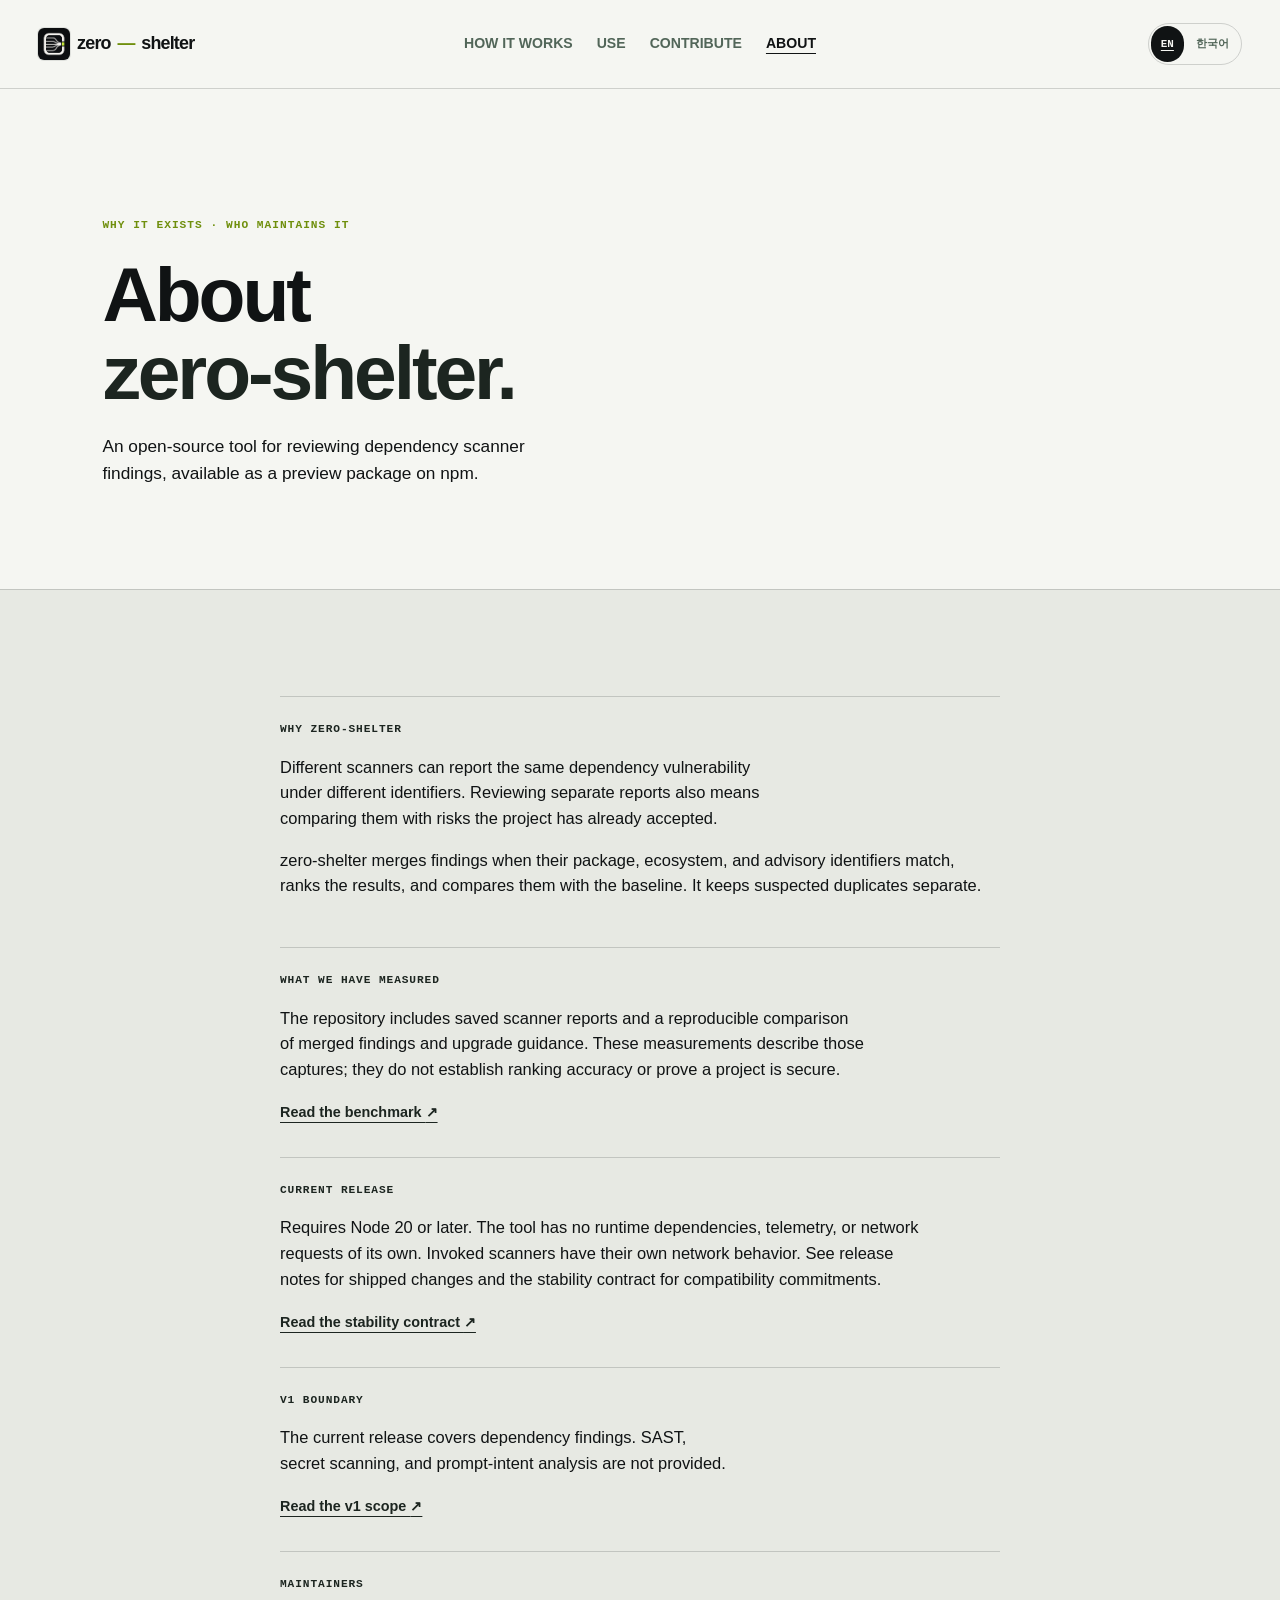
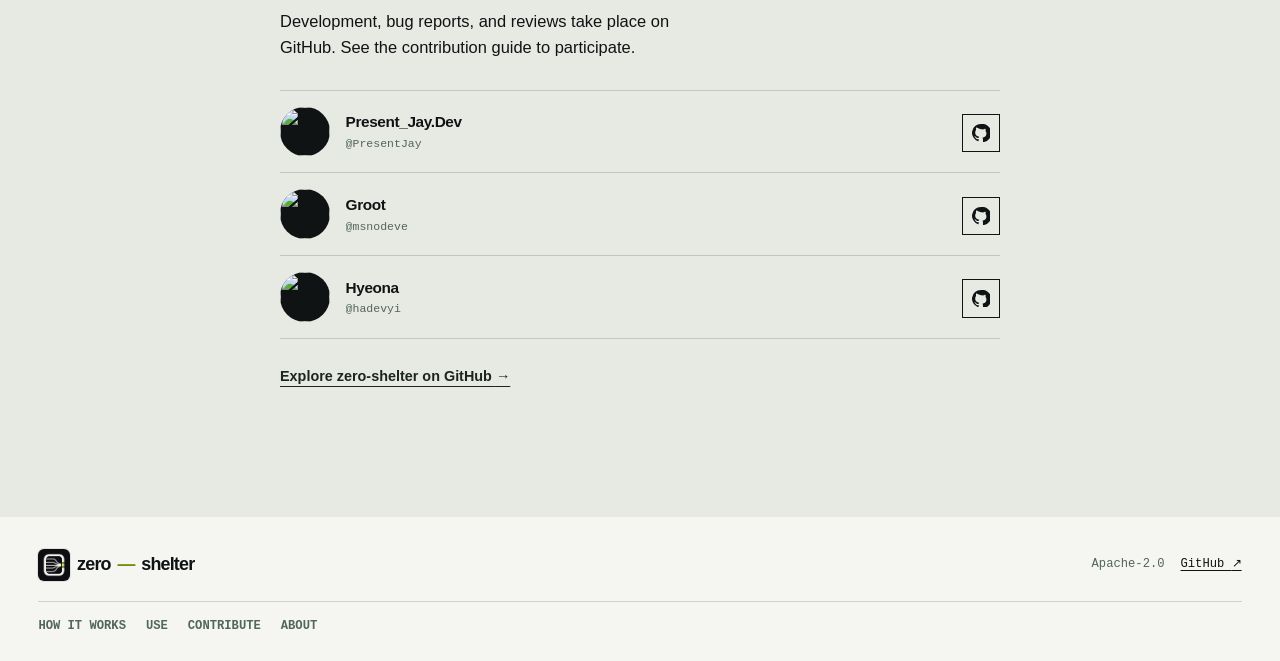
==== commit 4d9035ae: "fix(content): clarify scanner workflows and use a reproducible example Refs #12" ====
--- a/about/index.html
+++ b/about/index.html
@@ -3,58 +3,58 @@
   <head>
     <meta charset="utf-8">
     <meta name="viewport" content="width=device-width, initial-scale=1">
-    <meta id="page-description" name="description" content="zero-shelter reconciles dependency security findings into a short, deterministic list of what to fix now.">
+    <meta id="page-description" name="description" content="Review dependency scanner findings, upgrade guidance, and baseline changes in a terminal, HTML report, CI job, or coding agent.">
     <link rel="preconnect" href="https://cdn.jsdelivr.net">
     <link rel="stylesheet" href="https://cdn.jsdelivr.net/gh/orioncactus/pretendard@v1.3.9/dist/web/variable/pretendardvariable-dynamic-subset.min.css">
     <link rel="icon" href="../assets/zero-shelter-mark.png">
     <link rel="stylesheet" href="../styles.css">
     <link rel="stylesheet" href="../profile-register.css">
     <link rel="stylesheet" href="../pages.css?revision=cli-workflows">
-    <title>zero-shelter — dependency security, down to the next action</title>
+    <title>zero-shelter: review dependency findings</title>
   </head>
   <body data-page="about">
     <a class="skip-link" href="#content" data-i18n="skip">Skip to content</a>
     <header class="site-header">
       <a class="wordmark" href="../" aria-label="zero-shelter home" data-i18n-aria="homeLabel"><img class="brand-mark" src="../assets/zero-shelter-mark.png" alt="">zero<span>—</span>shelter</a>
       <nav id="site-nav" aria-label="Primary navigation" data-i18n-aria="primaryNavigation">
-        <a href="../how-it-works/" data-i18n="navMethod">Method</a>
-        <a href="../use/" data-i18n="navUse">Use it</a>
-        <a href="../contribute/" data-i18n="navContribute">Contribute</a>
-        <a href="./" aria-current="page" data-i18n="navAbout">About</a>
+        <a href="../how-it-works/" data-i18n="navMethod">HOW IT WORKS</a>
+        <a href="../use/" data-i18n="navUse">USE</a>
+        <a href="../contribute/" data-i18n="navContribute">CONTRIBUTE</a>
+        <a href="./" aria-current="page" data-i18n="navAbout">ABOUT</a>
       </nav>
       <div class="header-actions"><button class="menu-button" type="button" aria-expanded="false" aria-controls="site-nav" data-i18n="menu">Menu</button><div class="language-picker" role="group" aria-label="Language selector" data-i18n-aria="languageSelector"><button type="button" data-language="en" aria-pressed="true">EN</button><button type="button" data-language="ko" aria-pressed="false">한국어</button></div></div>
     </header>
     <main id="content">
       <section class="page-hero" aria-labelledby="page-title">
         <p class="overline" data-i18n="aboutOverline">Why it exists · who maintains it</p>
-        <h1 id="page-title" data-i18n-html="aboutTitle">Why it exists,<br><em>who maintains it.</em></h1>
-        <p data-i18n="aboutLead">A preview tool whose decision stays close to its evidence, from local scan to CI and agent context.</p>
+        <h1 id="page-title" data-i18n-html="aboutTitle">About<br><em>zero-shelter.</em></h1>
+        <p data-i18n="aboutLead">An open-source tool for reviewing dependency scanner findings, available as a preview package on npm.</p>
       </section>
       <section class="about about-page">
         <div class="about-details">
           <article class="about-reason">
             <p class="about-label" data-i18n="aboutReasonLabel">Why zero-shelter</p>
-            <p data-i18n="aboutReasonFirst">Security scanners can report the same vulnerability under different names while carrying the inherited backlog alongside it. The task is not reading every alert; it is deciding which dependency to change now.</p>
-            <p data-i18n-html="aboutReasonSecond">zero-shelter joins <span class="nowrap">npm audit</span> and <span class="nowrap">osv-scanner</span> results only when they share an identifier. It keeps the next action with the evidence that supports it and does not guess at uncertain matches.</p>
+            <p data-i18n="aboutReasonFirst">Different scanners can report the same dependency vulnerability under different identifiers. Reviewing separate reports also means comparing them with risks the project has already accepted.</p>
+            <p data-i18n-html="aboutReasonSecond">zero-shelter merges findings when their package, ecosystem, and advisory identifiers match, ranks the results, and compares them with the baseline. It keeps suspected duplicates separate.</p>
           </article>
           <article class="about-evidence">
             <p class="about-label" data-i18n="aboutEvidenceLabel">What we have measured</p>
-            <p data-i18n="aboutEvidenceText">Across four fixed external projects, it reduced report volume by 47–54%. That measures volume, not accuracy, and frozen captures let anyone rerun the comparison offline.</p>
+            <p data-i18n="aboutEvidenceText">The repository includes saved scanner reports and a reproducible comparison of merged findings and upgrade guidance. These measurements describe those captures; they do not establish ranking accuracy or prove a project is secure.</p>
             <a class="text-action" href="https://github.com/zero-shelter/zero-shelter/tree/main/bench" data-i18n-html="aboutEvidenceAction">Read the benchmark <span aria-hidden="true">↗</span></a>
           </article>
           <article class="about-status">
-            <p class="about-label" data-i18n="aboutStatusLabel">Current shape</p>
-            <p data-i18n="aboutStatusText">Preview package. Node 20 or later. No runtime dependencies or network calls of its own; scanners retain their own behavior. The feature set can move; the CI contract stays explicit.</p>
+            <p class="about-label" data-i18n="aboutStatusLabel">Current release</p>
+            <p data-i18n="aboutStatusText">Requires Node 20 or later. The tool has no runtime dependencies, telemetry, or network requests of its own. Invoked scanners have their own network behavior. See release notes for shipped changes and the stability contract for compatibility commitments.</p>
             <a class="text-action" href="https://github.com/zero-shelter/zero-shelter/blob/main/docs/STABILITY.md" data-i18n-html="aboutStatusAction">Read the stability contract <span aria-hidden="true">↗</span></a>
           </article>
           <article class="about-boundary">
             <p class="about-label" data-i18n="aboutBoundaryLabel">v1 boundary</p>
-            <p data-i18n="aboutBoundaryText">Dependency findings are in. SAST, secret scanning, and prompt-intent controls are planned, not shipped.</p>
+            <p data-i18n="aboutBoundaryText">The current release covers dependency findings. SAST, secret scanning, and prompt-intent analysis are not provided.</p>
             <a class="text-action" href="https://github.com/zero-shelter/zero-shelter/blob/main/docs/v1-scope.md" data-i18n-html="aboutBoundaryAction">Read the v1 scope <span aria-hidden="true">↗</span></a>
           </article>
           <article class="about-maintainers">
-            <p class="about-label" data-i18n="aboutMaintainersLabel">Maintained in the open</p>
-            <p data-i18n="aboutMaintainersText">Built publicly by contributors. Follow or contribute on GitHub.</p>
+            <p class="about-label" data-i18n="aboutMaintainersLabel">Maintainers</p>
+            <p data-i18n="aboutMaintainersText">Development, bug reports, and reviews take place on GitHub. See the contribution guide to participate.</p>
             <ul class="maintainer-list" aria-label="zero-shelter contributors" data-i18n-aria="contributorsLabel">
               <li class="maintainer-entry"><img src="https://github.com/PresentJay.png?size=160" alt=""><span class="maintainer-meta"><strong>Present_Jay.Dev</strong><span>@PresentJay</span></span><a class="github-button" href="https://github.com/PresentJay" rel="noreferrer" aria-label="Present_Jay.Dev GitHub profile"><svg viewBox="0 0 16 16" aria-hidden="true"><path d="M8 0a8 8 0 0 0-2.53 15.59c.4.07.55-.17.55-.38v-1.49c-2.23.48-2.7-.95-2.7-.95-.36-.93-.89-1.18-.89-1.18-.73-.5.06-.49.06-.49.8.06 1.23.83 1.23.83.72 1.23 1.88.88 2.34.67.07-.52.28-.88.51-1.08-1.78-.2-3.65-.89-3.65-3.96 0-.88.31-1.59.83-2.15-.08-.2-.36-1.02.08-2.12 0 0 .68-.22 2.2.82A7.67 7.67 0 0 1 8 4.8c.68 0 1.36.09 2 .27 1.52-1.04 2.2-.82 2.2-.82.44 1.1.16 1.92.08 2.12.52.56.83 1.27.83 2.15 0 3.08-1.87 3.75-3.66 3.95.29.25.54.72.54 1.45v2.15c0 .21.14.46.55.38A8 8 0 0 0 8 0Z"/></svg><span class="sr-only" data-i18n="githubProfile">GitHub</span></a></li>
               <li class="maintainer-entry"><img src="https://github.com/msnodeve.png?size=160" alt=""><span class="maintainer-meta"><strong>Groot</strong><span>@msnodeve</span></span><a class="github-button" href="https://github.com/msnodeve" rel="noreferrer" aria-label="Groot GitHub profile"><svg viewBox="0 0 16 16" aria-hidden="true"><path d="M8 0a8 8 0 0 0-2.53 15.59c.4.07.55-.17.55-.38v-1.49c-2.23.48-2.7-.95-2.7-.95-.36-.93-.89-1.18-.89-1.18-.73-.5.06-.49.06-.49.8.06 1.23.83 1.23.83.72 1.23 1.88.88 2.34.67.07-.52.28-.88.51-1.08-1.78-.2-3.65-.89-3.65-3.96 0-.88.31-1.59.83-2.15-.08-.2-.36-1.02.08-2.12 0 0 .68-.22 2.2.82A7.67 7.67 0 0 1 8 4.8c.68 0 1.36.09 2 .27 1.52-1.04 2.2-.82 2.2-.82.44 1.1.16 1.92.08 2.12.52.56.83 1.27.83 2.15 0 3.08-1.87 3.75-3.66 3.95.29.25.54.72.54 1.45v2.15c0 .21.14.46.55.38A8 8 0 0 0 8 0Z"/></svg><span class="sr-only" data-i18n="githubProfile">GitHub</span></a></li>
@@ -65,8 +65,8 @@
         </div>
       </section>
     </main>
-    <footer class="site-footer"><a class="wordmark" href="../"><img class="brand-mark" src="../assets/zero-shelter-mark.png" alt="">zero<span>—</span>shelter</a><div class="footer-meta"><span>Apache-2.0</span><a href="https://github.com/zero-shelter">GitHub <span aria-hidden="true">↗</span></a></div><nav class="footer-nav" aria-label="Footer navigation" data-i18n-aria="footerNavigation"><a href="../how-it-works/" data-i18n="navMethod">Method</a><a href="../use/" data-i18n="navUse">Use it</a><a href="../contribute/" data-i18n="navContribute">Contribute</a><a href="../about/" data-i18n="navAbout">About</a></nav></footer>
+    <footer class="site-footer"><a class="wordmark" href="../"><img class="brand-mark" src="../assets/zero-shelter-mark.png" alt="">zero<span>—</span>shelter</a><div class="footer-meta"><span>Apache-2.0</span><a href="https://github.com/zero-shelter">GitHub <span aria-hidden="true">↗</span></a></div><nav class="footer-nav" aria-label="Footer navigation" data-i18n-aria="footerNavigation"><a href="../how-it-works/" data-i18n="navMethod">HOW IT WORKS</a><a href="../use/" data-i18n="navUse">USE</a><a href="../contribute/" data-i18n="navContribute">CONTRIBUTE</a><a href="../about/" data-i18n="navAbout">ABOUT</a></nav></footer>
     <div class="copy-feedback" role="status" aria-live="polite"></div>
-    <script src="../script.js?revision=cli-workflows"></script>
+    <script src="../script.js?revision=report-clarity"></script>
   </body>
 </html>
--- a/pages.css
+++ b/pages.css
@@ -961,3 +961,6 @@
     gap: 1rem;
   }
 }
+
+.report-example { margin: 0 0 1rem; overflow-x: auto; font: .8rem/1.7 "SFMono-Regular", Consolas, monospace; white-space: pre; }
+.terminal-body > a.terminal-evidence { display: inline-block; color: inherit; text-underline-offset: .2em; }
